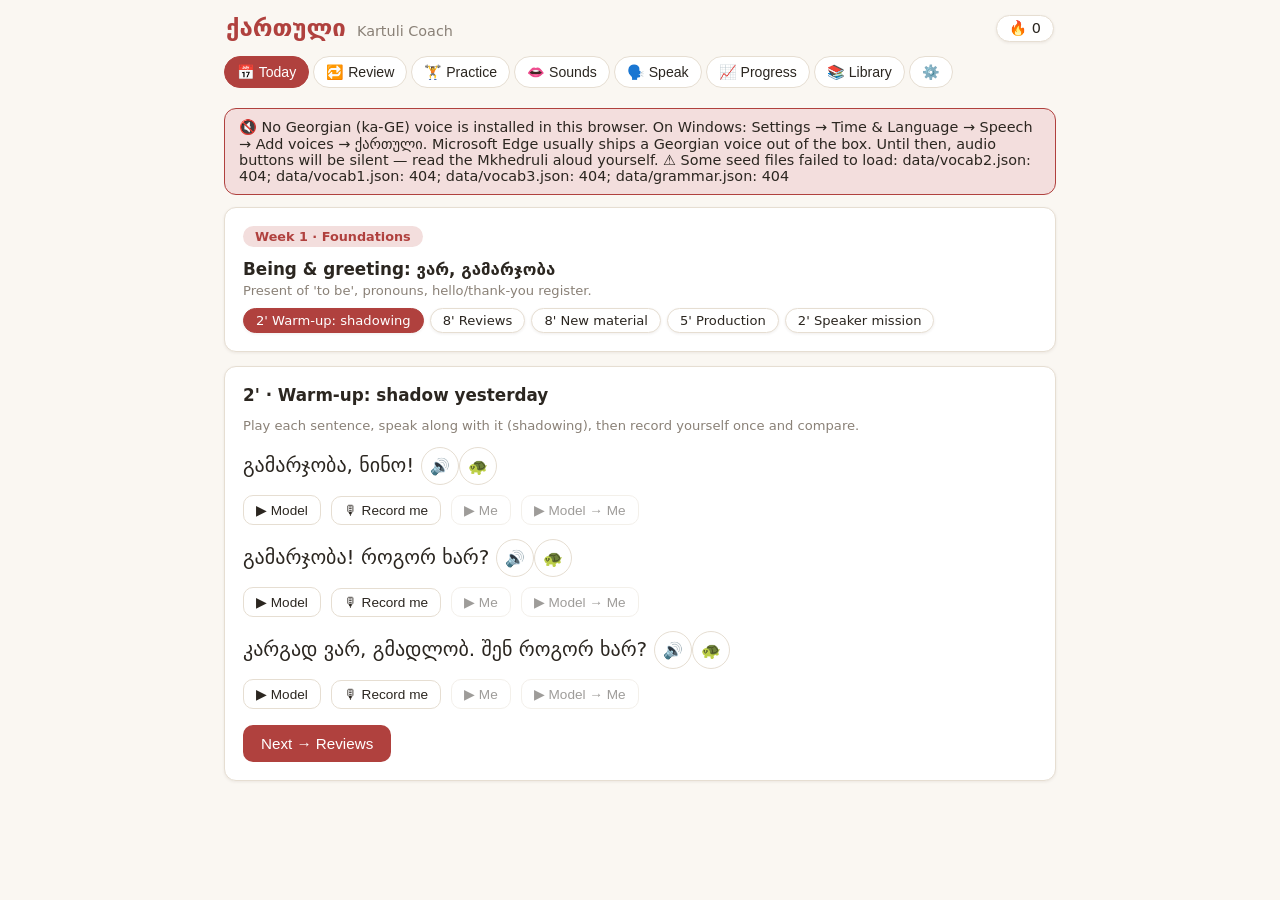
==== index.html @ f8a741b4 "Kartuli Coach: app core — SRS engine, lesson generator, exercise bank, UI Vanilla ES-module web app " ====
<!DOCTYPE html>
<html lang="en">
<head>
  <meta charset="UTF-8">
  <meta name="viewport" content="width=device-width, initial-scale=1.0">
  <title>ქართული — Kartuli Coach</title>
  <link rel="stylesheet" href="css/style.css">
  <link rel="icon" href="data:image/svg+xml,<svg xmlns='http://www.w3.org/2000/svg' viewBox='0 0 100 100'><text y='.9em' font-size='90'>🍇</text></svg>">
</head>
<body>
  <div id="app">
    <header id="topbar">
      <div class="brand"><span class="brand-ka">ქართული</span> <span class="brand-en">Kartuli Coach</span></div>
      <div id="streak-chip" class="chip" title="Daily streak">🔥 0</div>
    </header>
    <nav id="nav">
      <button data-view="today" class="active">📅 Today</button>
      <button data-view="review">🔁 Review</button>
      <button data-view="practice">🏋️ Practice</button>
      <button data-view="pron">👄 Sounds</button>
      <button data-view="speak">🗣️ Speak</button>
      <button data-view="progress">📈 Progress</button>
      <button data-view="library">📚 Library</button>
      <button data-view="settings">⚙️</button>
    </nav>
    <div id="tts-banner" class="banner hidden"></div>
    <main id="view"></main>
  </div>
  <script type="module" src="js/app.js"></script>
</body>
</html>
---- css/style.css ----
:root {
  --bg: #faf7f2;
  --panel: #ffffff;
  --ink: #2b2620;
  --muted: #8a8177;
  --accent: #b0413e;      /* Georgian wine red */
  --accent-soft: #f3dedd;
  --green: #4a7c59;
  --green-soft: #e0ede4;
  --gold: #c99700;
  --border: #e6ded2;
  --shadow: 0 1px 3px rgba(60,40,20,.08);
  --radius: 12px;
  --ka-size: 1.7rem;
}
@media (prefers-color-scheme: dark) {
  :root {
    --bg: #1d1a17; --panel: #27231f; --ink: #ece5da; --muted: #9b9186;
    --accent: #d96a66; --accent-soft: #3d2b2a; --green: #7bb08a; --green-soft: #26332b;
    --border: #3a342d; --shadow: 0 1px 3px rgba(0,0,0,.4);
  }
}
* { box-sizing: border-box; }
body { margin: 0; font-family: 'Segoe UI', system-ui, sans-serif; background: var(--bg); color: var(--ink); }
#app { max-width: 860px; margin: 0 auto; padding: 0 14px 60px; }

#topbar { display: flex; justify-content: space-between; align-items: center; padding: 14px 2px 8px; }
.brand-ka { font-size: 1.5rem; font-weight: 700; color: var(--accent); }
.brand-en { color: var(--muted); font-size: .9rem; margin-left: 6px; }
.chip { background: var(--panel); border: 1px solid var(--border); border-radius: 999px; padding: 4px 12px; font-size: .9rem; box-shadow: var(--shadow); }

#nav { display: flex; gap: 4px; flex-wrap: wrap; margin-bottom: 14px; position: sticky; top: 0; background: var(--bg); padding: 6px 0; z-index: 5; }
#nav button { border: 1px solid var(--border); background: var(--panel); color: var(--ink); padding: 7px 12px; border-radius: 999px; cursor: pointer; font-size: .88rem; }
#nav button.active { background: var(--accent); border-color: var(--accent); color: #fff; }

.banner { background: var(--accent-soft); border: 1px solid var(--accent); color: var(--ink); border-radius: var(--radius); padding: 10px 14px; margin-bottom: 12px; font-size: .9rem; }
.hidden { display: none !important; }

.card { background: var(--panel); border: 1px solid var(--border); border-radius: var(--radius); box-shadow: var(--shadow); padding: 18px; margin-bottom: 14px; }
.card h2 { margin: 0 0 10px; font-size: 1.05rem; }
.card h3 { margin: 14px 0 6px; font-size: .95rem; }

.ka { font-size: var(--ka-size); line-height: 1.5; font-family: 'Sylfaen', 'Noto Sans Georgian', 'BPG Nino Mtavruli', 'Segoe UI', sans-serif; }
.ka-md { font-size: 1.25rem; line-height: 1.6; }
.en { color: var(--muted); font-size: .95rem; }
.muted { color: var(--muted); }
.small { font-size: .82rem; }

button.btn { background: var(--accent); color: #fff; border: none; border-radius: 10px; padding: 10px 18px; font-size: .95rem; cursor: pointer; }
button.btn:disabled { opacity: .45; cursor: default; }
button.btn.secondary { background: var(--panel); color: var(--ink); border: 1px solid var(--border); }
button.btn.green { background: var(--green); }
button.btn.small { padding: 6px 12px; font-size: .85rem; }
button.audio-btn { background: none; border: 1px solid var(--border); border-radius: 999px; width: 38px; height: 38px; cursor: pointer; font-size: 1rem; vertical-align: middle; }
button.audio-btn:hover { background: var(--accent-soft); }

input[type=text], textarea, select {
  width: 100%; padding: 10px 12px; border: 1px solid var(--border); border-radius: 10px;
  background: var(--bg); color: var(--ink); font-size: 1.15rem; font-family: inherit;
}
textarea { min-height: 80px; }
input.ka-input { font-size: 1.4rem; }

.row { display: flex; gap: 10px; align-items: center; flex-wrap: wrap; }
.spread { justify-content: space-between; }
.stack > * + * { margin-top: 10px; }

.grade-row { display: flex; gap: 8px; margin-top: 14px; }
.grade-row button { flex: 1; padding: 12px 4px; border-radius: 10px; border: 1px solid var(--border); cursor: pointer; font-size: .9rem; background: var(--panel); color: var(--ink); }
.grade-row button b { display: block; font-size: 1.05rem; }
.grade-1 { border-bottom: 3px solid #c0392b !important; }
.grade-2 { border-bottom: 3px solid #e67e22 !important; }
.grade-3 { border-bottom: 3px solid var(--green) !important; }
.grade-4 { border-bottom: 3px solid #2980b9 !important; }

.flashcard { text-align: center; padding: 34px 18px; cursor: pointer; min-height: 130px; }
.flashcard .hint { margin-top: 10px; }

.progressbar { height: 6px; background: var(--border); border-radius: 3px; overflow: hidden; margin-bottom: 12px; }
.progressbar > div { height: 100%; background: var(--green); transition: width .3s; }

.step-badge { display: inline-block; background: var(--accent-soft); color: var(--accent); border-radius: 999px; padding: 3px 12px; font-size: .8rem; font-weight: 600; margin-bottom: 8px; }
.timer-chip { float: right; color: var(--muted); font-size: .85rem; }

.dialogue-line { display: flex; gap: 10px; margin-bottom: 12px; align-items: baseline; }
.dialogue-line .sp { min-width: 74px; color: var(--gold); font-weight: 600; font-size: .9rem; }
.dialogue-line .new-word { background: var(--green-soft); border-radius: 4px; padding: 0 3px; }

.choice-btn { display: block; width: 100%; text-align: right; margin-top: 8px; padding: 12px 14px; border: 1px solid var(--border); border-radius: 10px; background: var(--panel); color: var(--ink); cursor: pointer; font-size: 1.15rem; }
.choice-btn.correct { background: var(--green-soft); border-color: var(--green); }
.choice-btn.wrong { background: var(--accent-soft); border-color: var(--accent); }
.choice-btn.ka-choice { text-align: center; }

.word-chip { display: inline-block; margin: 4px; padding: 8px 14px; background: var(--panel); border: 1.5px solid var(--border); border-radius: 10px; cursor: pointer; font-size: 1.25rem; }
.word-chip.used { opacity: .3; pointer-events: none; }
.scramble-answer { min-height: 52px; border: 1.5px dashed var(--border); border-radius: 10px; padding: 6px; margin-bottom: 8px; }

.feedback { margin-top: 12px; padding: 12px; border-radius: 10px; font-size: 1rem; }
.feedback.good { background: var(--green-soft); color: var(--green); }
.feedback.bad { background: var(--accent-soft); color: var(--accent); }

table.conj { border-collapse: collapse; width: 100%; margin: 8px 0; }
table.conj td, table.conj th { border: 1px solid var(--border); padding: 6px 10px; font-size: 1rem; }
table.conj th { background: var(--accent-soft); font-size: .82rem; }

.level-map { display: grid; grid-template-columns: repeat(13, 1fr); gap: 5px; }
.level-cell { aspect-ratio: 1; border-radius: 6px; background: var(--border); display: flex; align-items: center; justify-content: center; font-size: .68rem; color: var(--muted); }
.level-cell.done { background: var(--green); color: #fff; }
.level-cell.current { background: var(--gold); color: #fff; font-weight: 700; }

.statgrid { display: grid; grid-template-columns: repeat(auto-fit, minmax(140px, 1fr)); gap: 10px; }
.stat { background: var(--bg); border: 1px solid var(--border); border-radius: 10px; padding: 12px; text-align: center; }
.stat b { display: block; font-size: 1.5rem; }
.stat span { font-size: .8rem; color: var(--muted); }

.verify-flag { color: var(--gold); cursor: pointer; font-size: .8rem; border: 1px dashed var(--gold); border-radius: 6px; padding: 1px 7px; margin-left: 6px; white-space: nowrap; }

.rec-dot { display: inline-block; width: 10px; height: 10px; border-radius: 50%; background: #c0392b; animation: blink 1s infinite; margin-right: 6px; }
@keyframes blink { 50% { opacity: .2; } }

.list-row { display: flex; justify-content: space-between; align-items: center; padding: 9px 4px; border-bottom: 1px solid var(--border); gap: 8px; flex-wrap: wrap; }
.pair-col { display: grid; grid-template-columns: 1fr 1fr; gap: 8px; }
.pair-col .pron-word { text-align: center; padding: 10px; border: 1px solid var(--border); border-radius: 10px; cursor: pointer; font-size: 1.3rem; background: var(--panel); }
.pair-col .pron-word:hover { background: var(--accent-soft); }

details.lesson-detail summary { cursor: pointer; font-weight: 600; padding: 6px 0; }
.markdown table { border-collapse: collapse; }
.markdown td, .markdown th { border: 1px solid var(--border); padding: 4px 10px; }
.markdown code { background: var(--bg); padding: 1px 5px; border-radius: 4px; }

@media (max-width: 600px) {
  :root { --ka-size: 1.45rem; }
  .level-map { grid-template-columns: repeat(9, 1fr); }
}
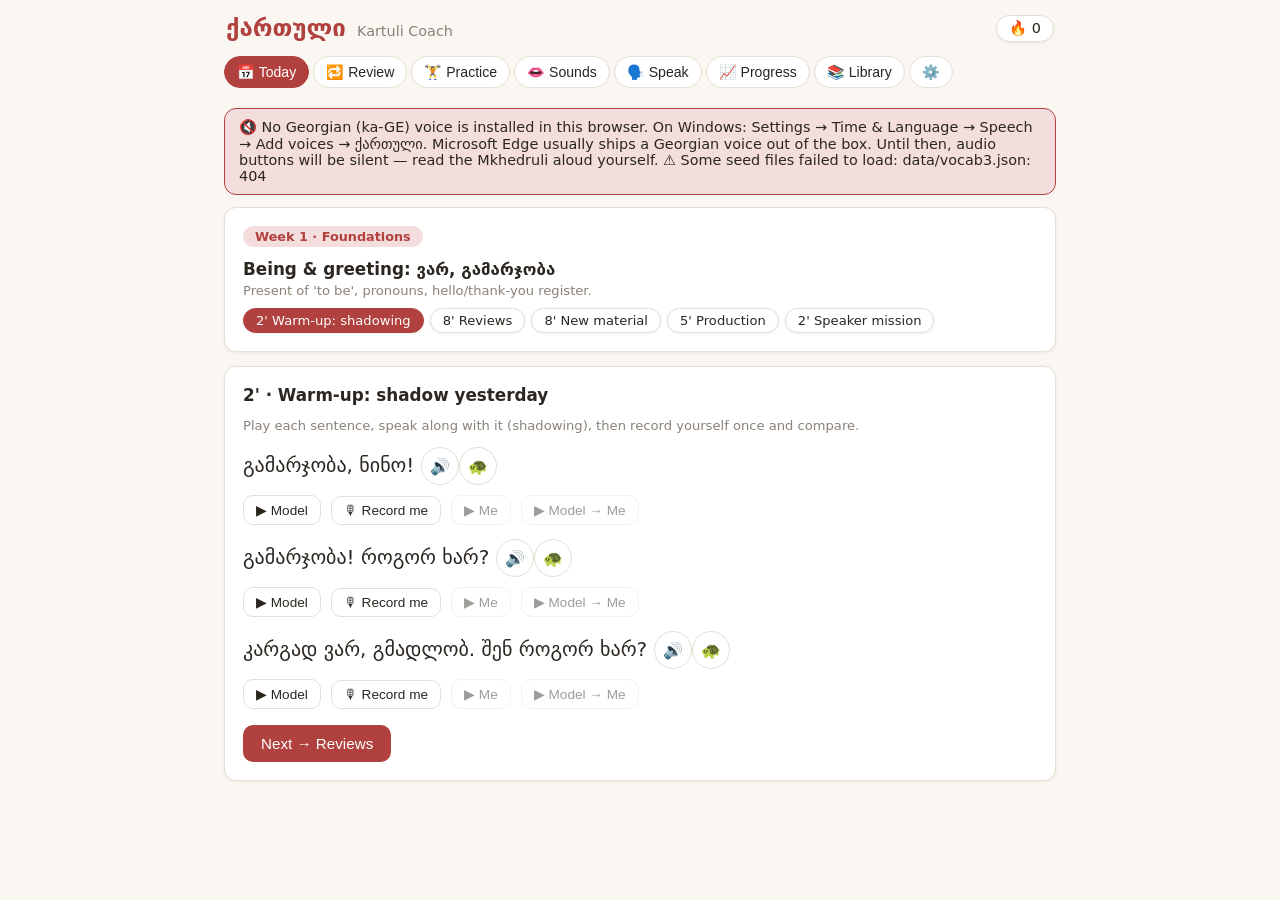
==== commit d3e19278: "PWA + reminders + vocab ranks 1-200 manifest, versioned service worker with offline cache and no-ser" ====
--- a/index.html
+++ b/index.html
@@ -4,6 +4,9 @@
   <meta charset="UTF-8">
   <meta name="viewport" content="width=device-width, initial-scale=1.0">
   <title>ქართული — Kartuli Coach</title>
+  <meta name="theme-color" content="#b0413e">
+  <link rel="manifest" href="manifest.webmanifest">
+  <link rel="apple-touch-icon" href="icons/icon-192.png">
   <link rel="stylesheet" href="css/style.css">
   <link rel="icon" href="data:image/svg+xml,<svg xmlns='http://www.w3.org/2000/svg' viewBox='0 0 100 100'><text y='.9em' font-size='90'>🍇</text></svg>">
 </head>
@@ -23,6 +26,7 @@
       <button data-view="library">📚 Library</button>
       <button data-view="settings">⚙️</button>
     </nav>
+    <div id="update-banner" class="banner hidden"></div>
     <div id="tts-banner" class="banner hidden"></div>
     <main id="view"></main>
   </div>
